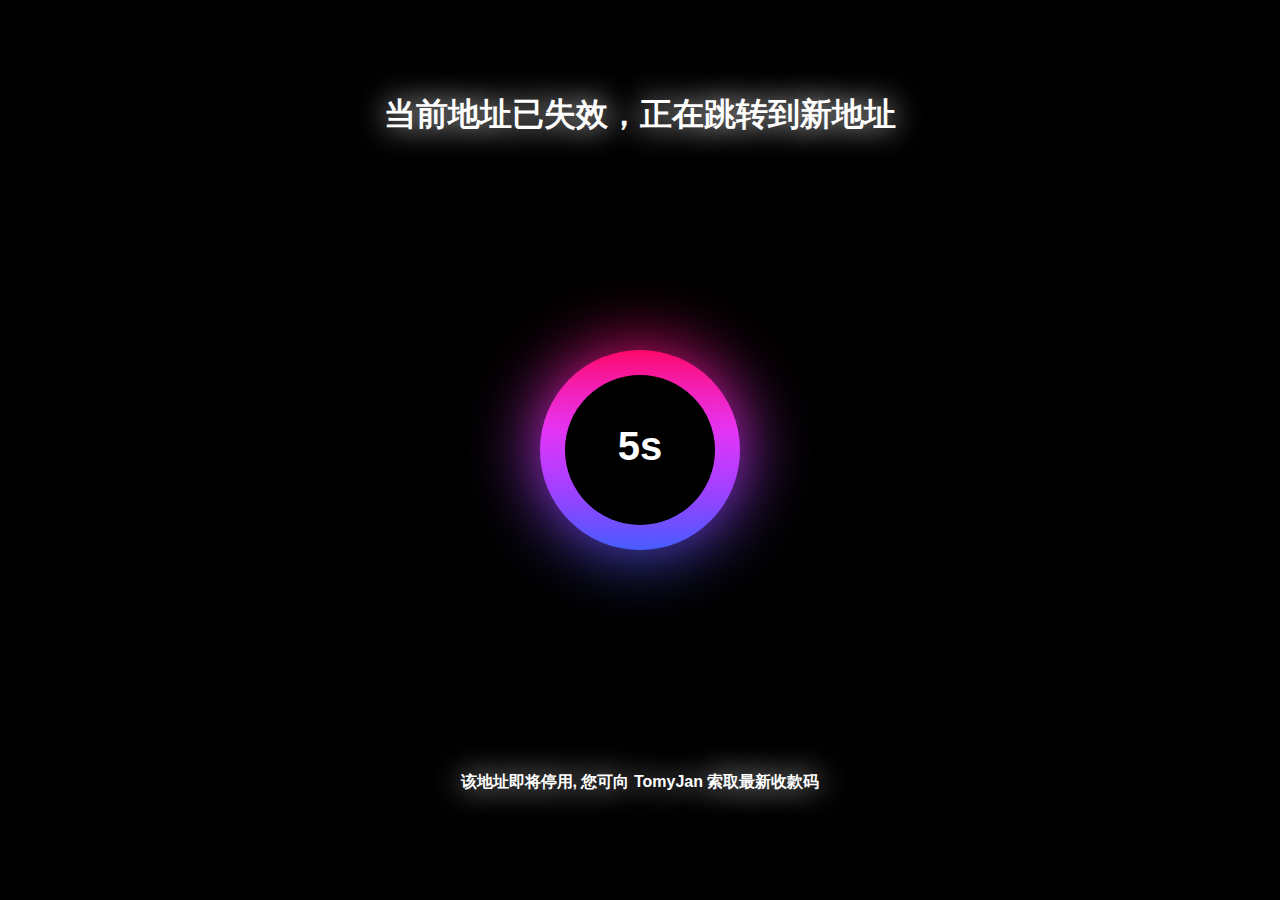
==== pay.html @ 3097d6bd "sync: production codes" ====
<!-- 已弃用所以成为跳转页 -->
<!DOCTYPE html>
<html>
	<head>
		<meta charset="utf-8" />
		 <meta name="viewport" content="width=device-width, initial-scale=1, shrink-to-fit=no">
		<link rel="stylesheet" href="/bootstrap.min.css" integrity="sha384-ggOyR0iXCbMQv3Xipma34MD+dH/1fQ784/j6cY/iJTQUOhcWr7x9JvoRxT2MZw1T" crossorigin="anonymous">
		<title>向 TomyJan 付款</title>
		<style>
			*{
			    padding: 0px;
				margin: 0px;
			}
			body{
				width: 100%;
				height: 100vh;
			}
			.main{
				position: relative;
			    width: 100%;
				height: 100%;
				background: #000;
				display: flex;
				justify-content: center;
				align-items: center;
			}
			.circle{
				display: flex;
				justify-content: center;
				align-items: center;
				width: 200px;
				height: 200px;
				background-image: linear-gradient(0deg,
				rgb(47,102,255),
				rgb(153,64,255) 30%,
				rgb(238,55,255) 60%,
				rgb(255,0,76) 100%);
				border-radius: 50%;
				animation: rotate 1s linear infinite;
			}
			/* 模糊 */
			.circle::before{
				content: "";
				position:absolute;
				width: 200px;
				height: 200px;
				background-image: linear-gradient(0deg,
				rgb(47,102,255),
				rgb(153,64,255) 30%,
				rgb(238,55,255) 60%,
				rgb(255,0,76) 100%);
				border-radius: 50%;
				filter: blur(35px);
			}
			/* 黑圆 */
			.circle::after{
				content: "";
				position:absolute;
				width: 150px;
				height: 150px;
				background:#000;
				border-radius: 50%;
			}
			h1{
				position: absolute;
				color: #fff;
				font-weight: bold;
			}
			.title{
				color: #FFFFFF;
				position:absolute;
				top:10%;
				text-shadow:0px 0 30px #fff;
				text-align: center;
				font-size: 2rem;
				font-weight: bold;
			}
			.text{
				color: #FFFFFF;
				position:absolute;
				bottom:10%;
				text-shadow:0px 0 30px #fff;
				font-weight: bold;text-align: center;
			}
			/* 添加动画 */
			@keyframes rotate{
				0%{
					transform: rotate(0deg);
				}
				100%{
					transform: rotate(360deg);
				}
			}
		</style>
		
		<!-- Global site tag (gtag.js) - Google Analytics -->
        <script async src="https://www.googletagmanager.com/gtag/js?id=G-N194P9LRRJ"></script>
        <script>
             window.dataLayer = window.dataLayer || [];
            function gtag(){dataLayer.push(arguments);}
            gtag('js', new Date());
            
            gtag('config', 'G-N194P9LRRJ');
        </script>
		
	</head>
	<body onload="time()">
	    <div class="main">
			<div class="circle"></div>
			<h1 id="second">5s</h1>
			<p class="title">当前地址已失效，正在跳转到新地址</p>
			<p class="text">该地址即将停用, 您可向 TomyJan 索取最新收款码</p>
		</div>
	</body>
	<script>
		function cs(){
			return("https://public-cdn.tomys.top/paycode/");//无指定跳转地址，将跳转此网页地址。
		}
		function time(){
			var sec = document.getElementById("second");
			 var i = 5;//设置定时时间
			 var timer = setInterval(function(){
			 i--;
			 sec.innerHTML = i+"s";
			 if(i==1){
			  window.location.href = cs();
			 }
			 },1000);
			  
			 function goBack(){ 
			 window.history.go(-1);
			 } 
		}
	</script>
</html>
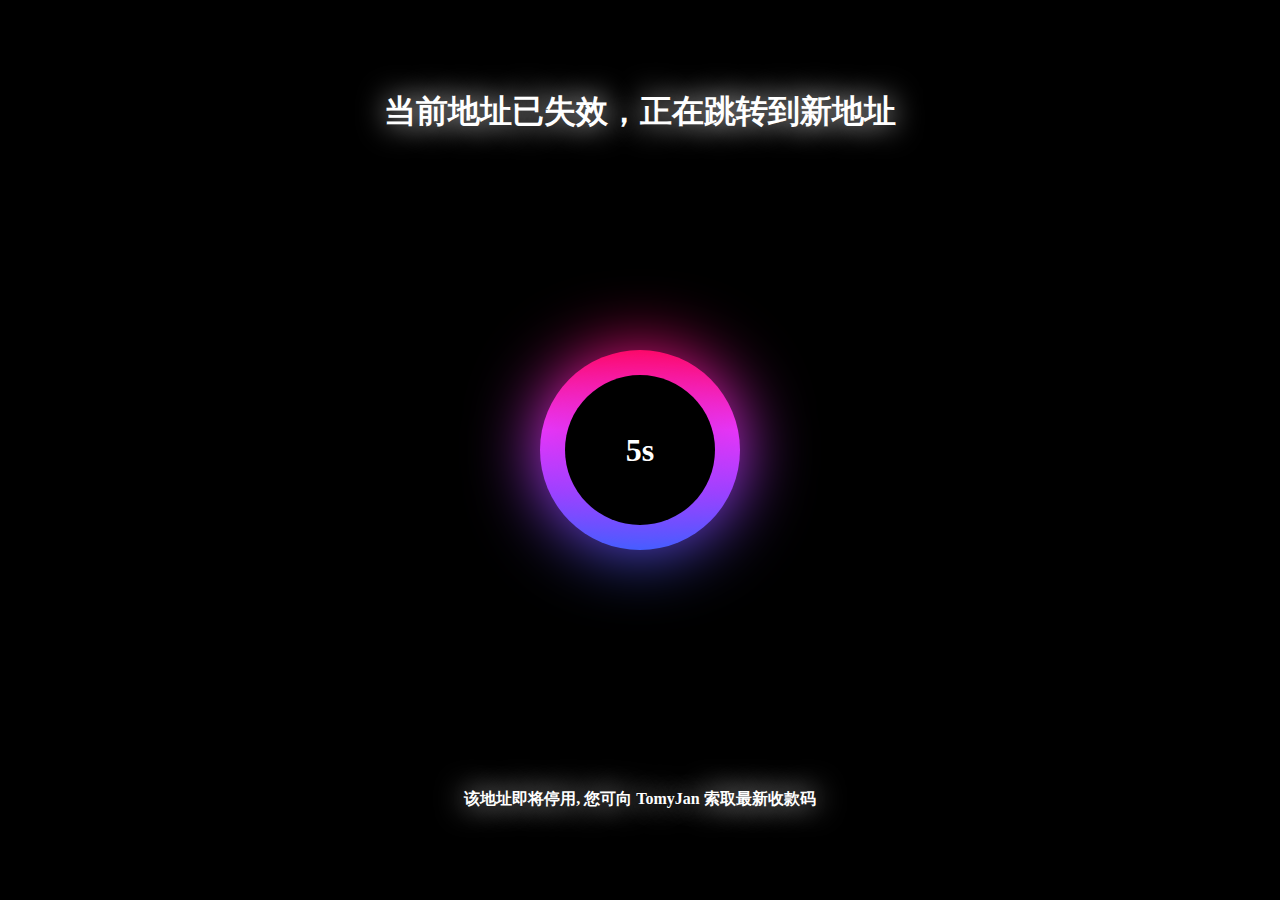
==== commit 263475bf: "feat: add umami" ====
--- a/pay.html
+++ b/pay.html
@@ -1,135 +1,152 @@
 <!-- 已弃用所以成为跳转页 -->
 <!DOCTYPE html>
 <html>
-	<head>
-		<meta charset="utf-8" />
-		 <meta name="viewport" content="width=device-width, initial-scale=1, shrink-to-fit=no">
-		<link rel="stylesheet" href="/bootstrap.min.css" integrity="sha384-ggOyR0iXCbMQv3Xipma34MD+dH/1fQ784/j6cY/iJTQUOhcWr7x9JvoRxT2MZw1T" crossorigin="anonymous">
-		<title>向 TomyJan 付款</title>
-		<style>
-			*{
-			    padding: 0px;
-				margin: 0px;
-			}
-			body{
-				width: 100%;
-				height: 100vh;
-			}
-			.main{
-				position: relative;
-			    width: 100%;
-				height: 100%;
-				background: #000;
-				display: flex;
-				justify-content: center;
-				align-items: center;
-			}
-			.circle{
-				display: flex;
-				justify-content: center;
-				align-items: center;
-				width: 200px;
-				height: 200px;
-				background-image: linear-gradient(0deg,
-				rgb(47,102,255),
-				rgb(153,64,255) 30%,
-				rgb(238,55,255) 60%,
-				rgb(255,0,76) 100%);
-				border-radius: 50%;
-				animation: rotate 1s linear infinite;
-			}
-			/* 模糊 */
-			.circle::before{
-				content: "";
-				position:absolute;
-				width: 200px;
-				height: 200px;
-				background-image: linear-gradient(0deg,
-				rgb(47,102,255),
-				rgb(153,64,255) 30%,
-				rgb(238,55,255) 60%,
-				rgb(255,0,76) 100%);
-				border-radius: 50%;
-				filter: blur(35px);
-			}
-			/* 黑圆 */
-			.circle::after{
-				content: "";
-				position:absolute;
-				width: 150px;
-				height: 150px;
-				background:#000;
-				border-radius: 50%;
-			}
-			h1{
-				position: absolute;
-				color: #fff;
-				font-weight: bold;
-			}
-			.title{
-				color: #FFFFFF;
-				position:absolute;
-				top:10%;
-				text-shadow:0px 0 30px #fff;
-				text-align: center;
-				font-size: 2rem;
-				font-weight: bold;
-			}
-			.text{
-				color: #FFFFFF;
-				position:absolute;
-				bottom:10%;
-				text-shadow:0px 0 30px #fff;
-				font-weight: bold;text-align: center;
-			}
-			/* 添加动画 */
-			@keyframes rotate{
-				0%{
-					transform: rotate(0deg);
-				}
-				100%{
-					transform: rotate(360deg);
-				}
-			}
-		</style>
-		
-		<!-- Global site tag (gtag.js) - Google Analytics -->
-        <script async src="https://www.googletagmanager.com/gtag/js?id=G-N194P9LRRJ"></script>
-        <script>
-             window.dataLayer = window.dataLayer || [];
-            function gtag(){dataLayer.push(arguments);}
-            gtag('js', new Date());
-            
-            gtag('config', 'G-N194P9LRRJ');
-        </script>
-		
-	</head>
-	<body onload="time()">
-	    <div class="main">
-			<div class="circle"></div>
-			<h1 id="second">5s</h1>
-			<p class="title">当前地址已失效，正在跳转到新地址</p>
-			<p class="text">该地址即将停用, 您可向 TomyJan 索取最新收款码</p>
-		</div>
-	</body>
-	<script>
-		function cs(){
-			return("https://public-cdn.tomys.top/paycode/");//无指定跳转地址，将跳转此网页地址。
-		}
-		function time(){
-			var sec = document.getElementById("second");
-			 var i = 5;//设置定时时间
-			 var timer = setInterval(function(){
-			 i--;
-			 sec.innerHTML = i+"s";
-			 if(i==1){
-			  window.location.href = cs();
-			 }
-			 },1000);
-			  
-			 function goBack(){ 
-			 window.history.go(-1);
-			 } 
-		}
-	</script>
-</html>+
+<head>
+  <meta charset="utf-8" />
+  <meta name="viewport" content="width=device-width, initial-scale=1, shrink-to-fit=no" />
+  <link rel="stylesheet" href="https://lf6-cdn-tos.bytecdntp.com/cdn/expire-1-M/bootstrap/5.1.3/css/bootstrap.min.css"
+    integrity="sha384-ggOyR0iXCbMQv3Xipma34MD+dH/1fQ784/j6cY/iJTQUOhcWr7x9JvoRxT2MZw1T" crossorigin="anonymous" />
+  <title>向 TomyJan 付款</title>
+  <style>
+    * {
+      padding: 0px;
+      margin: 0px;
+    }
+
+    body {
+      width: 100%;
+      height: 100vh;
+    }
+
+    .main {
+      position: relative;
+      width: 100%;
+      height: 100%;
+      background: #000;
+      display: flex;
+      justify-content: center;
+      align-items: center;
+    }
+
+    .circle {
+      display: flex;
+      justify-content: center;
+      align-items: center;
+      width: 200px;
+      height: 200px;
+      background-image: linear-gradient(0deg,
+          rgb(47, 102, 255),
+          rgb(153, 64, 255) 30%,
+          rgb(238, 55, 255) 60%,
+          rgb(255, 0, 76) 100%);
+      border-radius: 50%;
+      animation: rotate 1s linear infinite;
+    }
+
+    /* 模糊 */
+    .circle::before {
+      content: "";
+      position: absolute;
+      width: 200px;
+      height: 200px;
+      background-image: linear-gradient(0deg,
+          rgb(47, 102, 255),
+          rgb(153, 64, 255) 30%,
+          rgb(238, 55, 255) 60%,
+          rgb(255, 0, 76) 100%);
+      border-radius: 50%;
+      filter: blur(35px);
+    }
+
+    /* 黑圆 */
+    .circle::after {
+      content: "";
+      position: absolute;
+      width: 150px;
+      height: 150px;
+      background: #000;
+      border-radius: 50%;
+    }
+
+    h1 {
+      position: absolute;
+      color: #fff;
+      font-weight: bold;
+    }
+
+    .title {
+      color: #ffffff;
+      position: absolute;
+      top: 10%;
+      text-shadow: 0px 0 30px #fff;
+      text-align: center;
+      font-size: 2rem;
+      font-weight: bold;
+    }
+
+    .text {
+      color: #ffffff;
+      position: absolute;
+      bottom: 10%;
+      text-shadow: 0px 0 30px #fff;
+      font-weight: bold;
+      text-align: center;
+    }
+
+    /* 添加动画 */
+    @keyframes rotate {
+      0% {
+        transform: rotate(0deg);
+      }
+
+      100% {
+        transform: rotate(360deg);
+      }
+    }
+  </style>
+
+  <script defer src="https://umami.amoe.cc/script.js" data-website-id="456b5804-762e-4747-a9b1-c6b82061a177"></script>
+  <!-- Global site tag (gtag.js) - Google Analytics -->
+  <script async src="https://www.googletagmanager.com/gtag/js?id=G-N194P9LRRJ"></script>
+  <script>
+    window.dataLayer = window.dataLayer || [];
+    function gtag() {
+      dataLayer.push(arguments);
+    }
+    gtag("js", new Date());
+
+    gtag("config", "G-N194P9LRRJ");
+  </script>
+</head>
+
+<body onload="time()">
+  <div class="main">
+    <div class="circle"></div>
+    <h1 id="second">5s</h1>
+    <p class="title">当前地址已失效，正在跳转到新地址</p>
+    <p class="text">该地址即将停用, 您可向 TomyJan 索取最新收款码</p>
+  </div>
+</body>
+<script>
+  function cs() {
+    return "https://public-cdn.tomys.top/paycode/"; //无指定跳转地址，将跳转此网页地址。
+  }
+  function time() {
+    var sec = document.getElementById("second");
+    var i = 5; //设置定时时间
+    var timer = setInterval(function () {
+      i--;
+      sec.innerHTML = i + "s";
+      if (i == 1) {
+        window.location.href = cs();
+      }
+    }, 1000);
+
+    function goBack() {
+      window.history.go(-1);
+    }
+  }
+</script>
+
+</html>
